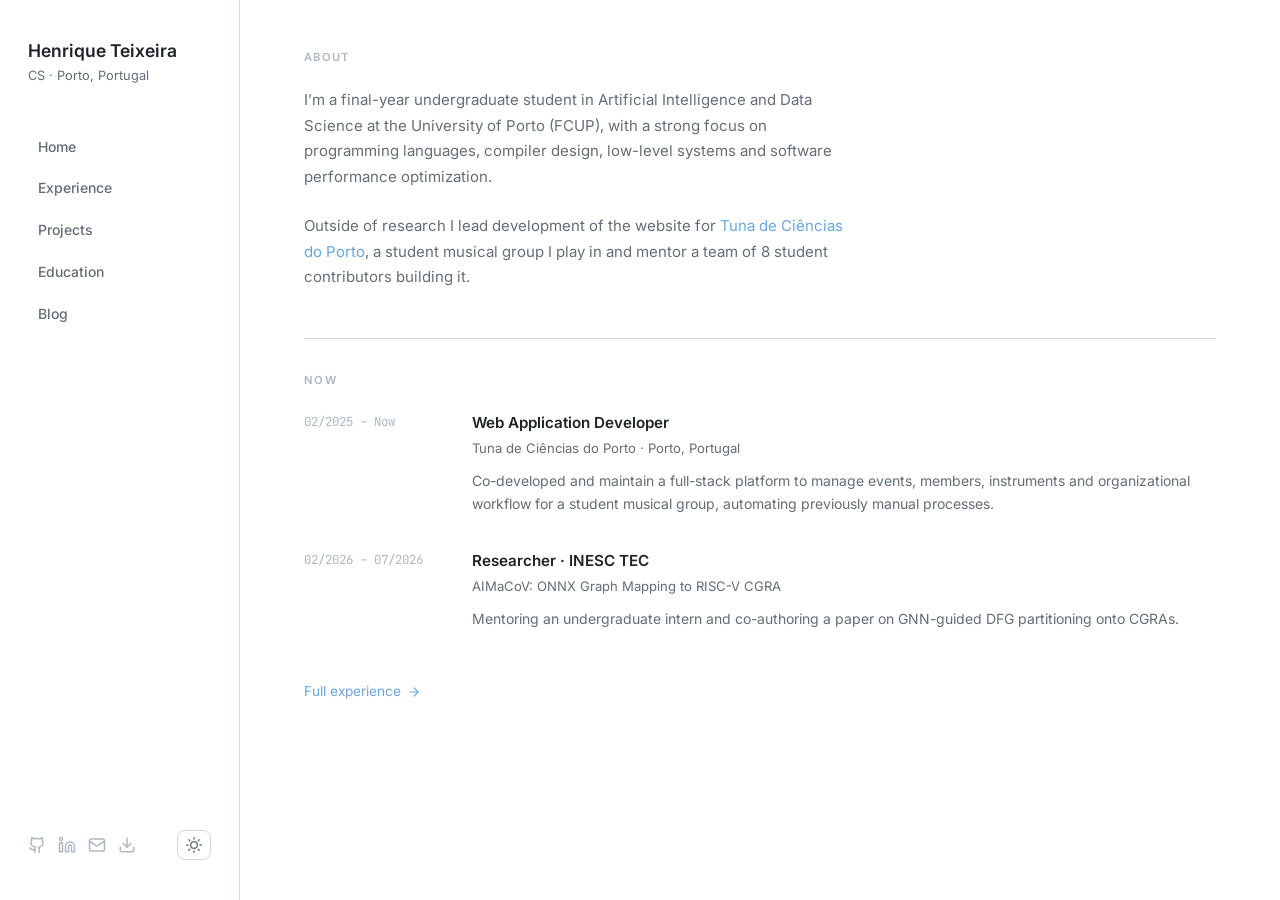
==== index.html @ c14e4118 "v1.0.0 - first commit" ====
<!DOCTYPE html>
<html lang="en" data-theme="dark">
<head>
  <meta charset="UTF-8" />
  <meta name="viewport" content="width=device-width, initial-scale=1.0" />

  <title>Henrique Teixeira</title>

  <link 
    rel="icon"
    href="
      data:image/svg+xml,
      <svg xmlns='http://www.w3.org/2000/svg'
        viewBox='0 0 100 100'><text x='0%' y='80%' font-size='70' font-weight='600'
        font-family='sans-serif' fill='%2393bfeb'>HT</text></svg>
      "
  >
  <link rel="preconnect" href="https://fonts.googleapis.com" />
  <link rel="preconnect" href="https://fonts.gstatic.com" crossorigin />
  <link 
    href="https://fonts.googleapis.com/css2?family=Inter:wght@400;500;600&family=JetBrains+Mono:wght@400;500&display=swap"
    rel="stylesheet"
  />
  <link rel="stylesheet" href="css/base.css" />
  <link rel="stylesheet" href="css/layout.css" />
  <link rel="stylesheet" href="css/components.css" />
  <link rel="stylesheet" href="css/animations.css" />

  <script src="js/main.js" defer></script>
  <script src="js/sidebar-component.js" defer></script>
</head>
<body>
  <div class="layout">

    <app-sidebar></app-sidebar>

    <!-- Mobile nav toggle -->
    <button class="mobile-nav-toggle" id="mobile-nav-toggle" aria-label="Open navigation">
      <svg viewBox="0 0 24 24">
        <line x1="3" y1="6" x2="21" y2="6"/>
        <line x1="3" y1="12" x2="21" y2="12"/>
        <line x1="3" y1="18" x2="21" y2="18"/>
      </svg>
    </button>

    <!-- Main -->
    <main class="main">

      <section class="section animate-fade-up">
        <p class="section-label">About</p>
        <!--
        <h2 style="font-size: 2rem; margin-bottom: 1rem;">
          Building things at the intersection of<br/>hardware, AI and software.
        </h2>
        -->
        <p style="max-width: 560px; margin-bottom: 1.5rem;">
          I’m a final-year undergraduate student in Artificial Intelligence 
          and Data Science at the University of Porto (FCUP),
          with a strong focus on programming languages, compiler design,
          low-level systems and software performance optimization.
        </p>
        <p style="max-width: 560px;">
          Outside of research I lead development of the website for
          <a href="https://www.javardemica.org" target="_blank" rel="noopener">Tuna de Ciências do Porto</a>,
          a student musical group I play in
          and mentor a team of 8 student contributors building it.
        </p>
      </section>

      <!--
      <hr class="divider" />

      <section class="section animate-fade-up">
        <p class="section-label">Highlights</p>
        <div class="stats">
          <div class="stat">
            <span class="stat-value">2×</span>
            <span class="stat-label">Academic excellence scholarship</span>
          </div>
          <div class="stat">
            <span class="stat-value">#1</span>
            <span class="stat-label">Best CTM CS&amp;E internship</span>
          </div>
          <div class="stat">
            <span class="stat-value">2</span>
            <span class="stat-label">Papers co-authored</span>
          </div>
          <div class="stat">
            <span class="stat-value">125 MHz</span>
            <span class="stat-label">FPGA throughput, LNSU</span>
          </div>
        </div>
      </section>
      -->

      <hr class="divider" />

      <section class="section animate-fade-up">
        <p class="section-label">Now</p>
        <div class="entry" style="border-top: none; padding-top: 0;">
          <div class="entry-date">02/2025 – Now</div>
          <div class="entry-body">
            <div class="entry-title">Web Application Developer</div>
            <div class="entry-sub">Tuna de Ciências do Porto · Porto, Portugal</div>
            <div class="entry-desc">
              Co-developed and maintain a full-stack platform to manage events, members, instruments
              and organizational workflow for a student musical group, automating previously manual processes.
            </div>
          </div>
        </div>

        <div class="entry" style="border-top: none; padding-top: 0;">
          <div class="entry-date">02/2026 – 07/2026</div>
          <div class="entry-body">
            <div class="entry-title">Researcher · INESC TEC</div>
            <div class="entry-sub">AIMaCoV: ONNX Graph Mapping to RISC-V CGRA</div>
            <div class="entry-desc">
              Mentoring an undergraduate intern and co-authoring a paper on GNN-guided DFG partitioning onto CGRAs.
            </div>
          </div>
        </div>
        <div style="margin-top: 1rem;">
          <a 
            href="experience"
            style="font-size: 0.85rem; color: var(--accent); display: inline-flex; align-items: center; gap: 6px;"
          >
            Full experience
            <svg 
              width="14" height="14" viewBox="0 0 24 24" fill="none" stroke="currentColor" 
              stroke-width="2" stroke-linecap="round" stroke-linejoin="round"
            >
              <line x1="5" y1="12" x2="19" y2="12"/>
              <polyline points="12 5 19 12 12 19"/>
            </svg>
          </a>
        </div>
      </section>

      <!--
      <hr class="divider" />

      <section class="section animate-fade-up">
        <p class="section-label">Stack</p>
        <div class="tags">
          <span class="tag">C</span>
          <span class="tag">C++</span>
          <span class="tag">Go</span>
          <span class="tag">Python</span>
          <span class="tag">Java</span>
          <span class="tag">HLS</span>
          <span class="tag">React</span>
          <span class="tag">MySQL</span>
          <span class="tag">Docker</span>
          <span class="tag">GCP</span>
          <span class="tag">RISC-V</span>
          <span class="tag">FPGA</span>
        </div>
      </section>
      -->

    </main>
  </div>
</body>
</html>
---- css/base.css ----
/* base.css — design tokens, reset, typography */

:root {
  --bg:          #0d1117;
  --bg-surface:  #161b22;
  --bg-subtle:   #1c2333;
  --border:      #30363d;
  --text:        #b5bac1;
  --text-muted:  #e6edf3; 
  --text-dim:    #8b949e;
  --accent:      #93bfeb;
  --accent-dim:  rgba(88, 166, 255, 0.12);

  --font-sans: 'Inter', system-ui, -apple-system, sans-serif;
  --font-mono: 'JetBrains Mono', 'Fira Code', monospace;

  --radius-sm: 4px;
  --radius-md: 8px;
  --radius-lg: 12px;

  --transition: 150ms ease;
  --transition-slow: 300ms ease;

  --nav-width: 240px;
  --content-max: 720px;
}

[data-theme="light"] {
  --bg:          #ffffff;
  --bg-surface:  #f6f8fa;
  --bg-subtle:   #eaeef2;
  --border:      #d0d7de;
  --text:        #1f2328;
  --text-muted:  #656d76;
  --text-dim:    #afb8c1;
  --accent:      #68a6e3;
  --accent-dim:  rgba(9, 105, 218, 0.08);
}

*, *::before, *::after {
  box-sizing: border-box;
  margin: 0;
  padding: 0;
}

html {
  scroll-behavior: smooth;
}

body {
  background: var(--bg);
  color: var(--text);
  font-family: var(--font-sans);
  font-size: 15px;
  line-height: 1.7;
  -webkit-font-smoothing: antialiased;
  min-height: 100vh;
}

a {
  color: var(--accent);
  text-decoration: none;
  transition: opacity var(--transition);
}

a:hover {
  opacity: 0.8;
}

ul {
  list-style: none;
}

img {
  max-width: 100%;
  display: block;
}

h1, h2, h3, h4 {
  line-height: 1.3;
  font-weight: 600;
  color: var(--text);
}

h1 { font-size: 2rem; }
h2 { font-size: 1.4rem; }
h3 { font-size: 1.1rem; }
h4 { font-size: 0.95rem; }

p {
  color: var(--text-muted);
}

code, .mono {
  font-family: var(--font-mono);
  font-size: 0.85em;
  background: var(--bg-subtle);
  padding: 2px 6px;
  border-radius: var(--radius-sm);
  color: var(--accent);
}

::selection {
  background: var(--accent-dim);
  color: var(--text);
}

:focus-visible {
  outline: 2px solid var(--accent);
  outline-offset: 3px;
  border-radius: var(--radius-sm);
}
---- css/layout.css ----
/* layout.css — sidebar nav, page shell, content grid */

.layout {
  display: flex;
  min-height: 100vh;
}

/* ── Sidebar ── */

.sidebar {
  position: fixed;
  top: 0;
  left: 0;
  width: var(--nav-width);
  height: 100vh;
  padding: 2.5rem 1.75rem;
  display: flex;
  flex-direction: column;
  border-right: 1px solid var(--border);
  background: var(--bg);
  z-index: 100;
  overflow-y: auto;
}

.sidebar-brand {
  margin-bottom: 2.5rem;
}

.sidebar-brand h1 {
  font-size: 1.1rem;
  font-weight: 600;
  color: var(--text);
}

.sidebar-brand p {
  font-size: 0.8rem;
  color: var(--text-muted);
  margin-top: 2px;
}

.sidebar-nav {
  display: flex;
  flex-direction: column;
  gap: 2px;
  flex: 1;
}

.sidebar-nav a {
  display: flex;
  align-items: center;
  gap: 10px;
  padding: 8px 10px;
  border-radius: var(--radius-md);
  color: var(--text-muted);
  font-size: 0.875rem;
  font-weight: 500;
  transition: color var(--transition), background var(--transition);
  text-decoration: none;
}

.sidebar-nav a:hover {
  color: var(--text);
  background: var(--bg-surface);
  opacity: 1;
}

.sidebar-nav a.active {
  color: var(--accent);
  background: var(--accent-dim);
}

.sidebar-nav a svg {
  width: 16px;
  height: 16px;
  flex-shrink: 0;
  stroke: currentColor;
  fill: none;
  stroke-width: 2;
  stroke-linecap: round;
  stroke-linejoin: round;
}

.sidebar-footer {
  margin-top: auto;
  padding-top: 1.5rem;
  display: flex;
  align-items: center;
  justify-content: space-between;
}

.sidebar-actions {
  display: flex;
  align-items: center;
  gap: 12px; /* Separates the CV download and theme switch */
}

.cv-download, .theme-toggle {
  background: none;
  border: none;
  cursor: pointer;
  color: var(--text-dim); /* Match your layout's current text theme color variable */
  display: flex;
  align-items: center;
  justify-content: center;
  border-radius: 4px;
  transition: background-color 0.2s;
}

.cv-download svg, .theme-toggle svg {
  width: 20px;
  height: 20px;
}

.cv-download:hover, .theme-toggle:hover {
  background-color: var(--hover-bg-color); /* Subtle background highlight on mouse hover */
}

.sidebar-socials {
  display: flex;
  align-items: center;
  gap: 12px;
}

.sidebar-socials a {
  display: inline-flex;
  align-items: center;
  color: var(--text-dim);
  transition: color var(--transition);
}

.sidebar-socials a:hover {
  color: var(--text);
  opacity: 1;
}

.sidebar-socials svg {
  width: 18px;
  height: 18px;
  fill: none;
  stroke: currentColor;
  stroke-width: 2;
  stroke-linecap: round;
  stroke-linejoin: round;
}

/* ── Main content ── */

.main {
  margin-left: var(--nav-width);
  flex: 1;
  padding: 3rem 4rem;
  max-width: calc(var(--nav-width) + var(--content-max) + 8rem);
}

.page-header {
  margin-bottom: 3rem;
  padding-bottom: 1.5rem;
  border-bottom: 1px solid var(--border);
}

.page-header h2 {
  font-size: 1.6rem;
  margin-bottom: 0.5rem;
}

.page-header p {
  font-size: 0.9rem;
}

/* ── Mobile nav toggle ── */

.mobile-nav-toggle {
  display: none;
  position: fixed;
  top: 1rem;
  right: 1rem;
  z-index: 200;
  background: var(--bg-surface);
  border: 1px solid var(--border);
  border-radius: var(--radius-md);
  padding: 8px;
  cursor: pointer;
  color: var(--text);
}

.mobile-nav-toggle svg {
  width: 20px;
  height: 20px;
  stroke: currentColor;
  fill: none;
  stroke-width: 2;
  stroke-linecap: round;
}

@media (max-width: 768px) {
  .mobile-nav-toggle {
    display: flex;
  }

  .sidebar {
    transform: translateX(-100%);
    transition: transform var(--transition-slow);
  }

  .sidebar.open {
    transform: translateX(0);
  }

  .main {
    margin-left: 0;
    padding: 2rem 1.5rem;
  }
}
---- css/components.css ----
/* components.css — reusable UI components: cards, tags, timeline, badges */

/* ── Section divider ── */

.section {
  margin-bottom: 3rem;
}

.section-label {
  font-size: 0.7rem;
  font-weight: 600;
  letter-spacing: 0.12em;
  text-transform: uppercase;
  color: var(--text-dim);
  margin-bottom: 1.25rem;
}

/* ── Entry / timeline card ── */

.entry {
  display: grid;
  grid-template-columns: 120px 1fr;
  gap: 0 3rem;
  padding: 2rem 0;
  border-top: 1px solid var(--border);
}

.entry:last-child {
  border-bottom: 1px solid var(--border);
}

.entry-date {
  font-size: 0.78rem;
  color: var(--text-dim);
  font-family: var(--font-mono);
  padding-top: 3px;
  line-height: 1.5;
  white-space: nowrap;
}

.entry-body {}

.entry-title {
  font-size: 0.95rem;
  font-weight: 600;
  color: var(--text);
  margin-bottom: 2px;
}

.entry-title a {
  color: inherit;
  text-decoration: none;
  transition: color var(--transition);
}

.entry-title a:hover {
  color: var(--accent);
  opacity: 1;
}

.entry-sub {
  font-size: 0.82rem;
  color: var(--text-muted);
  margin-bottom: 0.6rem;
}

.entry-desc {
  font-size: 0.875rem;
  color: var(--text-muted);
  line-height: 1.65;
}

.entry-desc ul {
  display: flex;
  flex-direction: column;
  gap: 4px;
}

.entry-desc li {
  position: relative;
  padding-left: 1rem;
}

.entry-desc li::before {
  content: '–';
  position: absolute;
  left: 0;
  color: var(--text-dim);
}

/* ── Project card ── */

.card-grid {
  display: grid;
  grid-template-columns: repeat(auto-fill, minmax(300px, 1fr));
  gap: 1rem;
}

.card {
  background: var(--bg-surface);
  border: 1px solid var(--border);
  border-radius: var(--radius-lg);
  padding: 1.25rem;
  transition: border-color var(--transition), background var(--transition);
  display: flex;
  flex-direction: column;
  gap: 0.75rem;
}

.card:hover {
  border-color: var(--accent);
  background: var(--bg-subtle);
}

.card-header {
  display: flex;
  align-items: flex-start;
  justify-content: space-between;
  gap: 0.5rem;
}

.card-title {
  font-size: 0.9rem;
  font-weight: 600;
  color: var(--text);
}

.card-link {
  color: var(--text-dim);
  transition: color var(--transition);
  flex-shrink: 0;
}

.card-link:hover {
  color: var(--accent);
  opacity: 1;
}

.card-link svg {
  width: 16px;
  height: 16px;
  stroke: currentColor;
  fill: none;
  stroke-width: 2;
  stroke-linecap: round;
  stroke-linejoin: round;
}

.card-desc {
  font-size: 0.85rem;
  color: var(--text-muted);
  line-height: 1.6;
  flex: 1;
}

/* ── Tags / pills ── */

.tags {
  display: flex;
  flex-wrap: wrap;
  gap: 6px;
}

.tag {
  font-size: 0.72rem;
  font-weight: 500;
  font-family: var(--font-mono);
  padding: 3px 8px;
  border-radius: var(--radius-sm);
  background: var(--accent-dim);
  color: var(--accent);
  border: 1px solid transparent;
  transition: border-color var(--transition);
}

.tag:hover {
  border-color: var(--accent);
}

/* ── Badge ── */

.badge {
  display: inline-flex;
  align-items: center;
  gap: 4px;
  font-size: 0.72rem;
  font-weight: 600;
  padding: 3px 8px;
  border-radius: var(--radius-sm);
}

.badge-success {
  background: rgba(63, 185, 80, 0.12);
  color: #3fb950;
}

.badge-warning {
  background: rgba(210, 153, 34, 0.12);
  color: #d29922;
}

.badge-info {
  background: var(--accent-dim);
  color: var(--accent);
}

/* ── Stat row (for homepage) ── */

.stats {
  display: flex;
  flex-wrap: wrap;
  gap: 1.5rem;
  margin: 2rem 0;
}

.stat {
  display: flex;
  flex-direction: column;
  gap: 2px;
}

.stat-value {
  font-size: 1.4rem;
  font-weight: 600;
  color: var(--text);
  font-family: var(--font-mono);
}

.stat-label {
  font-size: 0.78rem;
  color: var(--text-dim);
}

/* ── Divider ── */

.divider {
  border: none;
  border-top: 1px solid var(--border);
  margin: 2rem 0;
}
---- css/animations.css ----
/* animations.css — entrance animations, transitions, theme toggle */

/* ── Page fade-in ── */

@keyframes fadeUp {
  from {
    opacity: 0;
    transform: translateY(16px);
  }
  to {
    opacity: 1;
    transform: translateY(0);
  }
}

.animate-fade-up {
  animation: fadeUp 0.4s ease both;
}

.animate-fade-up:nth-child(1) { animation-delay: 0ms; }
.animate-fade-up:nth-child(2) { animation-delay: 60ms; }
.animate-fade-up:nth-child(3) { animation-delay: 120ms; }
.animate-fade-up:nth-child(4) { animation-delay: 180ms; }
.animate-fade-up:nth-child(5) { animation-delay: 240ms; }
.animate-fade-up:nth-child(6) { animation-delay: 300ms; }

/* ── Scroll reveal (JS-driven) ── */

.reveal {
  opacity: 0;
  transform: translateY(12px);
  transition: opacity 0.4s ease, transform 0.4s ease;
}

.reveal.visible {
  opacity: 1;
  transform: none;
}

/* ── Theme toggle button ── */

.theme-toggle {
  background: none;
  border: 1px solid var(--border);
  border-radius: var(--radius-md);
  padding: 6px 8px;
  cursor: pointer;
  color: var(--text-muted);
  display: flex;
  align-items: center;
  justify-content: center;
  transition: color var(--transition), border-color var(--transition), background var(--transition);
}

.theme-toggle:hover {
  color: var(--text);
  border-color: var(--text-dim);
  background: var(--bg-surface);
}

.theme-toggle svg {
  width: 16px;
  height: 16px;
  stroke: currentColor;
  fill: none;
  stroke-width: 2;
  stroke-linecap: round;
  stroke-linejoin: round;
  transition: transform var(--transition-slow);
}

/* sun icon hidden in dark mode, shown in light */
.icon-sun  { display: none; }
.icon-moon { display: block; }

[data-theme="light"] .icon-sun  { display: block; }
[data-theme="light"] .icon-moon { display: none; }

/* ── Active nav indicator ── */

.sidebar-nav a {
  position: relative;
}

.sidebar-nav a.active::before {
  content: '';
  position: absolute;
  left: -1.75rem;
  top: 50%;
  transform: translateY(-50%);
  width: 3px;
  height: 60%;
  background: var(--accent);
  border-radius: 0 2px 2px 0;
}
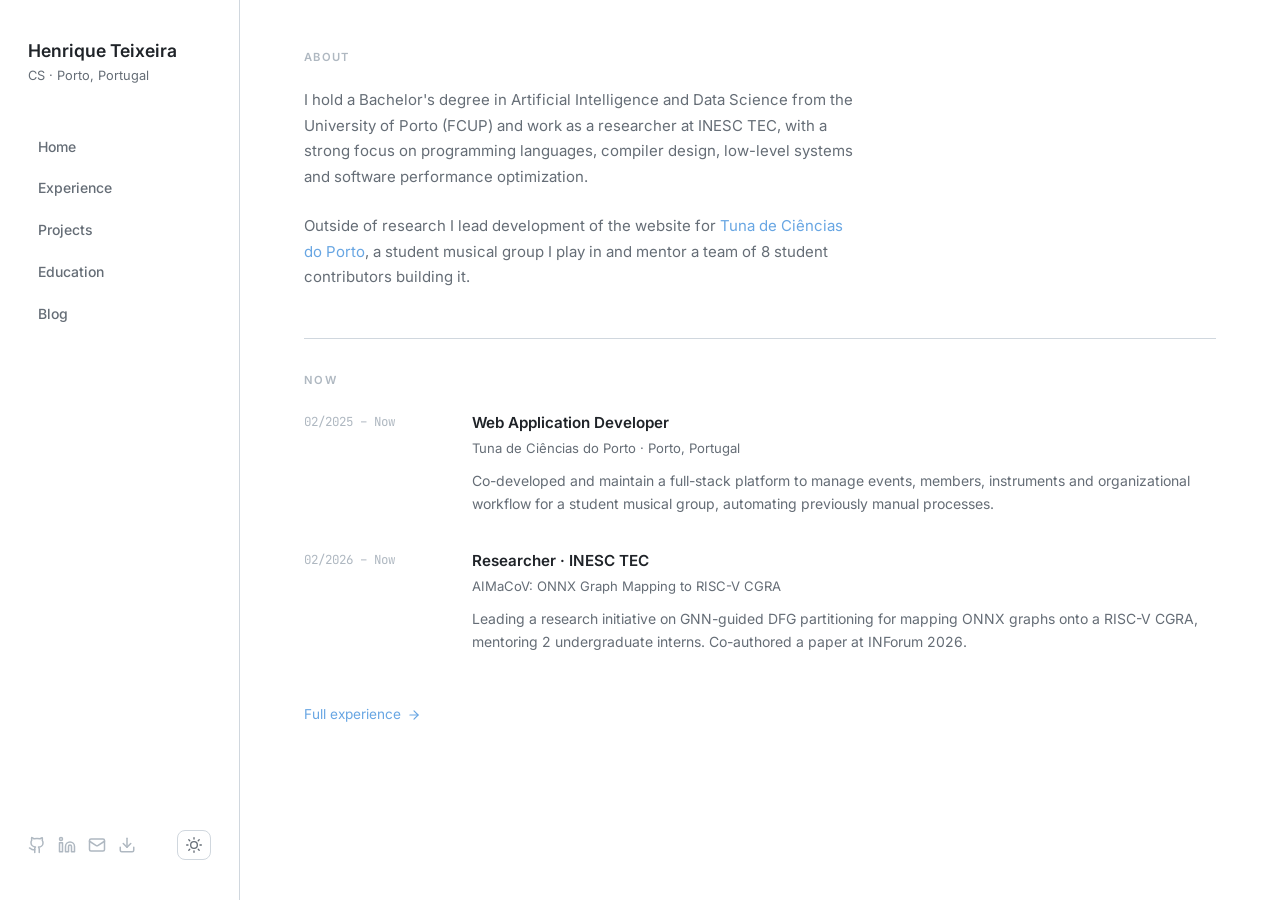
==== commit 745da768: "v1.0.4 - sync site content with latest CV Co-Authored-By: Claude Opus 5.5 <noreply@anthropic.com>" ====
--- a/index.html
+++ b/index.html
@@ -54,8 +54,8 @@
         </h2>
         -->
         <p style="max-width: 560px; margin-bottom: 1.5rem;">
-          I’m a final-year undergraduate student in Artificial Intelligence 
-          and Data Science at the University of Porto (FCUP),
+          I hold a Bachelor's degree in Artificial Intelligence 
+          and Data Science from the University of Porto (FCUP) and work as a researcher at INESC TEC,
           with a strong focus on programming languages, compiler design,
           low-level systems and software performance optimization.
         </p>
@@ -110,12 +110,13 @@
         </div>
 
         <div class="entry" style="border-top: none; padding-top: 0;">
-          <div class="entry-date">02/2026 – 07/2026</div>
+          <div class="entry-date">02/2026 – Now</div>
           <div class="entry-body">
             <div class="entry-title">Researcher · INESC TEC</div>
             <div class="entry-sub">AIMaCoV: ONNX Graph Mapping to RISC-V CGRA</div>
             <div class="entry-desc">
-              Mentoring an undergraduate intern and co-authoring a paper on GNN-guided DFG partitioning onto CGRAs.
+              Leading a research initiative on GNN-guided DFG partitioning for mapping ONNX graphs onto a RISC-V CGRA,
+              mentoring 2 undergraduate interns. Co-authored a paper at INForum 2026.
             </div>
           </div>
         </div>
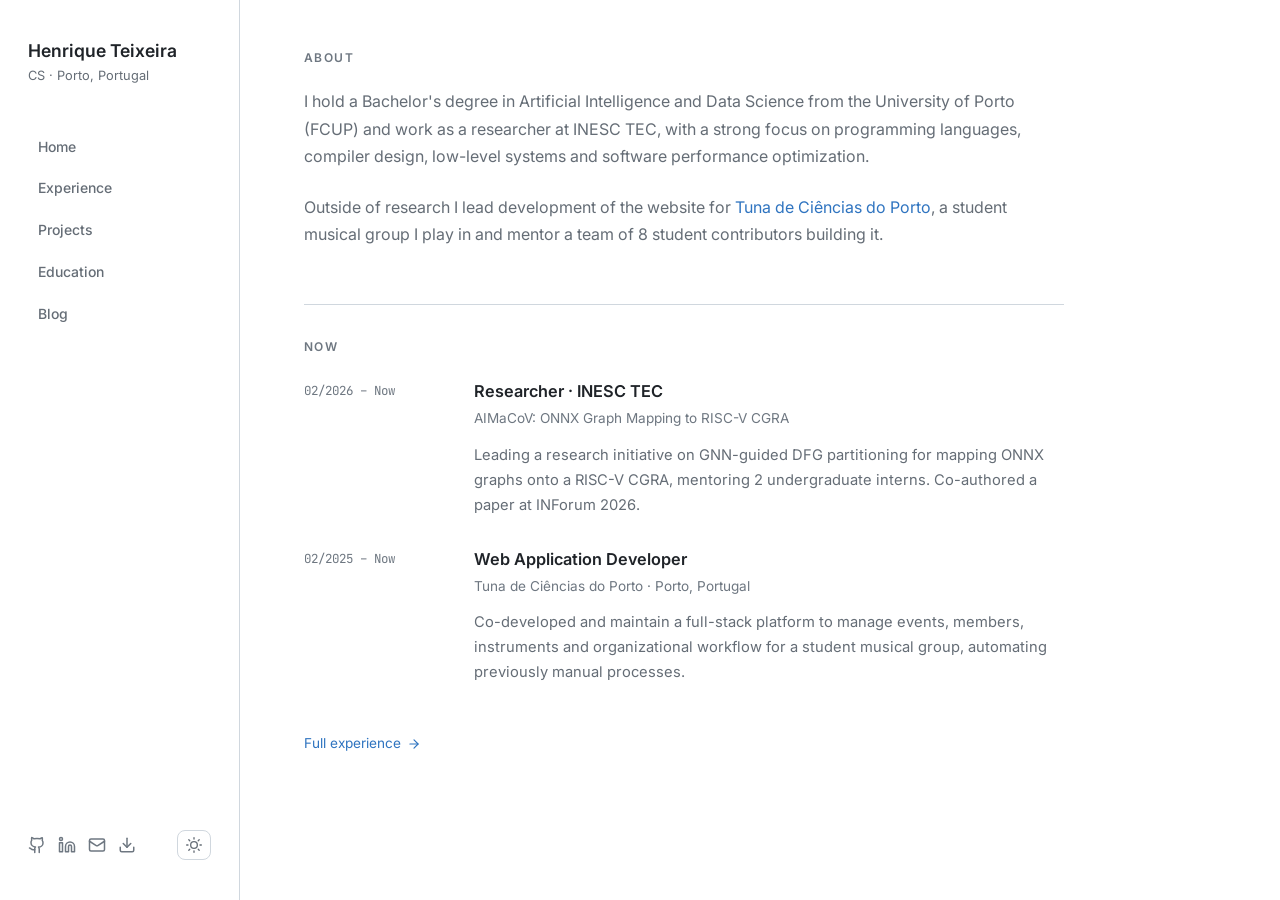
==== commit 15171fbb: "v1.0.6 - widen home intro to full content width" ====
--- a/index.html
+++ b/index.html
@@ -53,13 +53,13 @@
           Building things at the intersection of<br/>hardware, AI and software.
         </h2>
         -->
-        <p style="max-width: 560px; margin-bottom: 1.5rem;">
+        <p style="margin-bottom: 1.5rem;">
           I hold a Bachelor's degree in Artificial Intelligence 
           and Data Science from the University of Porto (FCUP) and work as a researcher at INESC TEC,
           with a strong focus on programming languages, compiler design,
           low-level systems and software performance optimization.
         </p>
-        <p style="max-width: 560px;">
+        <p>
           Outside of research I lead development of the website for
           <a href="https://www.javardemica.org" target="_blank" rel="noopener">Tuna de Ciências do Porto</a>,
           a student musical group I play in
@@ -96,7 +96,20 @@
       <hr class="divider" />
 
       <section class="section animate-fade-up">
-        <p class="section-label">Now</p>
+        <p class="section-label">Now</p> 
+
+        <div class="entry" style="border-top: none; padding-top: 0;">
+          <div class="entry-date">02/2026 – Now</div>
+          <div class="entry-body">
+            <div class="entry-title">Researcher · INESC TEC</div>
+            <div class="entry-sub">AIMaCoV: ONNX Graph Mapping to RISC-V CGRA</div>
+            <div class="entry-desc">
+              Leading a research initiative on GNN-guided DFG partitioning for mapping ONNX graphs onto a RISC-V CGRA,
+              mentoring 2 undergraduate interns. Co-authored a paper at INForum 2026.
+            </div>
+          </div>
+        </div>
+        
         <div class="entry" style="border-top: none; padding-top: 0;">
           <div class="entry-date">02/2025 – Now</div>
           <div class="entry-body">
@@ -109,17 +122,6 @@
           </div>
         </div>
 
-        <div class="entry" style="border-top: none; padding-top: 0;">
-          <div class="entry-date">02/2026 – Now</div>
-          <div class="entry-body">
-            <div class="entry-title">Researcher · INESC TEC</div>
-            <div class="entry-sub">AIMaCoV: ONNX Graph Mapping to RISC-V CGRA</div>
-            <div class="entry-desc">
-              Leading a research initiative on GNN-guided DFG partitioning for mapping ONNX graphs onto a RISC-V CGRA,
-              mentoring 2 undergraduate interns. Co-authored a paper at INForum 2026.
-            </div>
-          </div>
-        </div>
         <div style="margin-top: 1rem;">
           <a 
             href="experience"
@@ -135,6 +137,8 @@
             </svg>
           </a>
         </div>
+
+
       </section>
 
       <!--
--- a/css/base.css
+++ b/css/base.css
@@ -5,8 +5,8 @@
   --bg-surface:  #161b22;
   --bg-subtle:   #1c2333;
   --border:      #30363d;
-  --text:        #b5bac1;
-  --text-muted:  #e6edf3; 
+  --text:        #e6edf3;
+  --text-muted:  #c1c7ce;
   --text-dim:    #8b949e;
   --accent:      #93bfeb;
   --accent-dim:  rgba(88, 166, 255, 0.12);
@@ -22,7 +22,7 @@
   --transition-slow: 300ms ease;
 
   --nav-width: 240px;
-  --content-max: 720px;
+  --content-max: 760px;
 }
 
 [data-theme="light"] {
@@ -32,8 +32,8 @@
   --border:      #d0d7de;
   --text:        #1f2328;
   --text-muted:  #656d76;
-  --text-dim:    #afb8c1;
-  --accent:      #68a6e3;
+  --text-dim:    #6e7781;
+  --accent:      #2f74c0;
   --accent-dim:  rgba(9, 105, 218, 0.08);
 }
 
@@ -51,7 +51,7 @@
   background: var(--bg);
   color: var(--text);
   font-family: var(--font-sans);
-  font-size: 15px;
+  font-size: 16px;
   line-height: 1.7;
   -webkit-font-smoothing: antialiased;
   min-height: 100vh;
--- a/css/layout.css
+++ b/css/layout.css
@@ -112,7 +112,7 @@
 }
 
 .cv-download:hover, .theme-toggle:hover {
-  background-color: var(--hover-bg-color); /* Subtle background highlight on mouse hover */
+  background-color: var(--bg-surface); /* Subtle background highlight on mouse hover */
 }
 
 .sidebar-socials {
@@ -149,7 +149,7 @@
   margin-left: var(--nav-width);
   flex: 1;
   padding: 3rem 4rem;
-  max-width: calc(var(--nav-width) + var(--content-max) + 8rem);
+  max-width: calc(var(--content-max) + 8rem);
 }
 
 .page-header {
@@ -164,7 +164,7 @@
 }
 
 .page-header p {
-  font-size: 0.9rem;
+  font-size: 0.95rem;
 }
 
 /* ── Mobile nav toggle ── */
--- a/css/components.css
+++ b/css/components.css
@@ -3,11 +3,11 @@
 /* ── Section divider ── */
 
 .section {
-  margin-bottom: 3rem;
+  margin-bottom: 3.5rem;
 }
 
 .section-label {
-  font-size: 0.7rem;
+  font-size: 0.75rem;
   font-weight: 600;
   letter-spacing: 0.12em;
   text-transform: uppercase;
@@ -19,9 +19,9 @@
 
 .entry {
   display: grid;
-  grid-template-columns: 120px 1fr;
-  gap: 0 3rem;
-  padding: 2rem 0;
+  grid-template-columns: 130px 1fr;
+  gap: 0 2.5rem;
+  padding: 1.75rem 0;
   border-top: 1px solid var(--border);
 }
 
@@ -33,7 +33,7 @@
   font-size: 0.78rem;
   color: var(--text-dim);
   font-family: var(--font-mono);
-  padding-top: 3px;
+  padding-top: 4px;
   line-height: 1.5;
   white-space: nowrap;
 }
@@ -41,7 +41,7 @@
 .entry-body {}
 
 .entry-title {
-  font-size: 0.95rem;
+  font-size: 1.02rem;
   font-weight: 600;
   color: var(--text);
   margin-bottom: 2px;
@@ -59,21 +59,21 @@
 }
 
 .entry-sub {
-  font-size: 0.82rem;
+  font-size: 0.85rem;
+  color: var(--text-dim);
+  margin-bottom: 0.75rem;
+}
+
+.entry-desc {
+  font-size: 0.92rem;
   color: var(--text-muted);
-  margin-bottom: 0.6rem;
-}
-
-.entry-desc {
-  font-size: 0.875rem;
-  color: var(--text-muted);
-  line-height: 1.65;
+  line-height: 1.7;
 }
 
 .entry-desc ul {
   display: flex;
   flex-direction: column;
-  gap: 4px;
+  gap: 0.5rem;
 }
 
 .entry-desc li {
@@ -93,14 +93,14 @@
 .card-grid {
   display: grid;
   grid-template-columns: repeat(auto-fill, minmax(300px, 1fr));
-  gap: 1rem;
+  gap: 1.25rem;
 }
 
 .card {
   background: var(--bg-surface);
   border: 1px solid var(--border);
   border-radius: var(--radius-lg);
-  padding: 1.25rem;
+  padding: 1.5rem;
   transition: border-color var(--transition), background var(--transition);
   display: flex;
   flex-direction: column;
@@ -120,7 +120,7 @@
 }
 
 .card-title {
-  font-size: 0.9rem;
+  font-size: 0.98rem;
   font-weight: 600;
   color: var(--text);
 }
@@ -147,9 +147,9 @@
 }
 
 .card-desc {
-  font-size: 0.85rem;
+  font-size: 0.9rem;
   color: var(--text-muted);
-  line-height: 1.6;
+  line-height: 1.65;
   flex: 1;
 }
 
@@ -162,7 +162,7 @@
 }
 
 .tag {
-  font-size: 0.72rem;
+  font-size: 0.74rem;
   font-weight: 500;
   font-family: var(--font-mono);
   padding: 3px 8px;
@@ -238,3 +238,17 @@
   border-top: 1px solid var(--border);
   margin: 2rem 0;
 }
+
+/* ── Small screens: stack date above entry ── */
+
+@media (max-width: 640px) {
+  .entry {
+    grid-template-columns: 1fr;
+    gap: 0.35rem;
+    padding: 1.5rem 0;
+  }
+
+  .card-grid {
+    grid-template-columns: 1fr;
+  }
+}
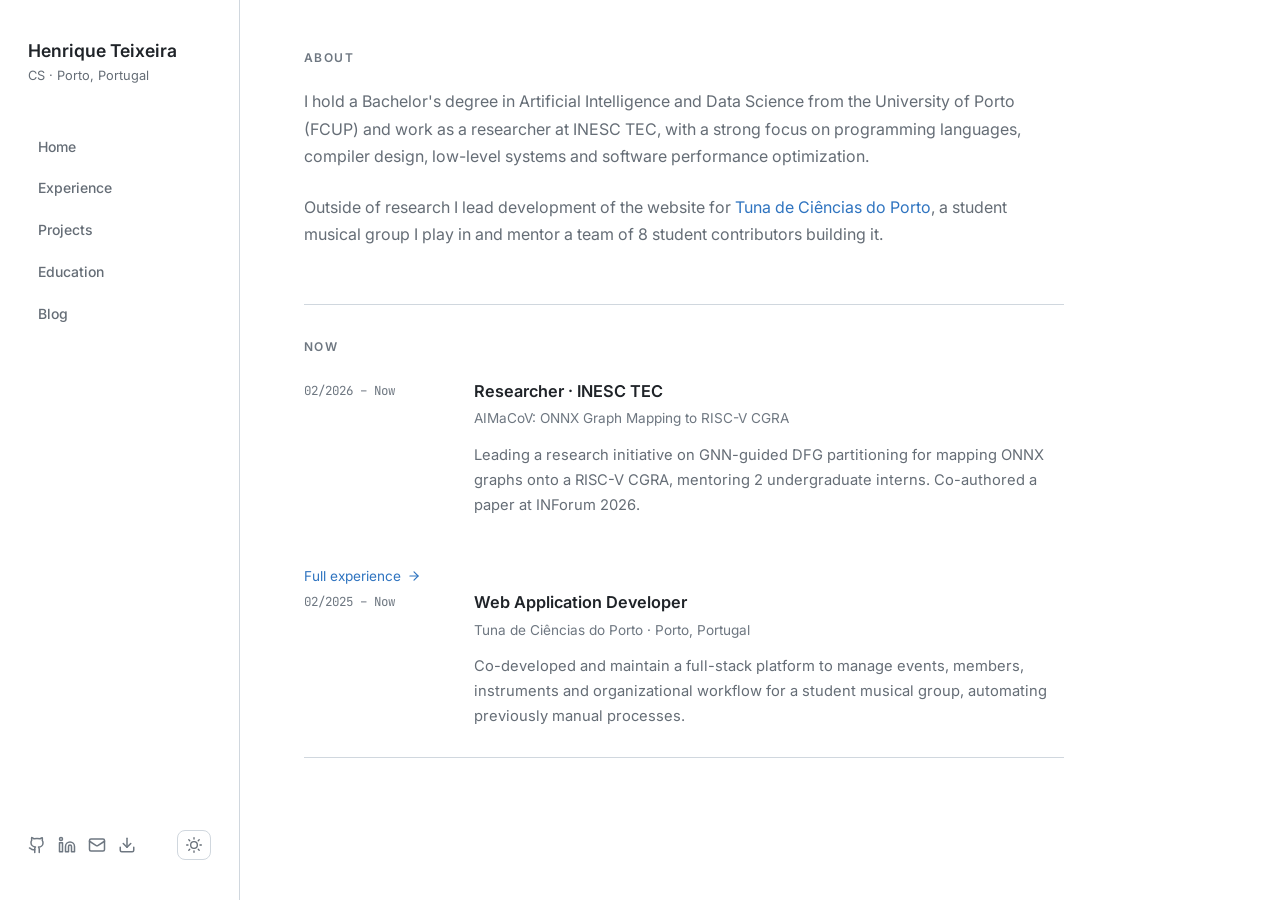
==== commit 51419c48: "v1.0.6 - widen home intro to full content width" ====
--- a/index.html
+++ b/index.html
@@ -109,19 +109,6 @@
             </div>
           </div>
         </div>
-        
-        <div class="entry" style="border-top: none; padding-top: 0;">
-          <div class="entry-date">02/2025 – Now</div>
-          <div class="entry-body">
-            <div class="entry-title">Web Application Developer</div>
-            <div class="entry-sub">Tuna de Ciências do Porto · Porto, Portugal</div>
-            <div class="entry-desc">
-              Co-developed and maintain a full-stack platform to manage events, members, instruments
-              and organizational workflow for a student musical group, automating previously manual processes.
-            </div>
-          </div>
-        </div>
-
         <div style="margin-top: 1rem;">
           <a 
             href="experience"
@@ -138,6 +125,17 @@
           </a>
         </div>
 
+        <div class="entry" style="border-top: none; padding-top: 0;">
+          <div class="entry-date">02/2025 – Now</div>
+          <div class="entry-body">
+            <div class="entry-title">Web Application Developer</div>
+            <div class="entry-sub">Tuna de Ciências do Porto · Porto, Portugal</div>
+            <div class="entry-desc">
+              Co-developed and maintain a full-stack platform to manage events, members, instruments
+              and organizational workflow for a student musical group, automating previously manual processes.
+            </div>
+          </div>
+        </div>
 
       </section>
 
